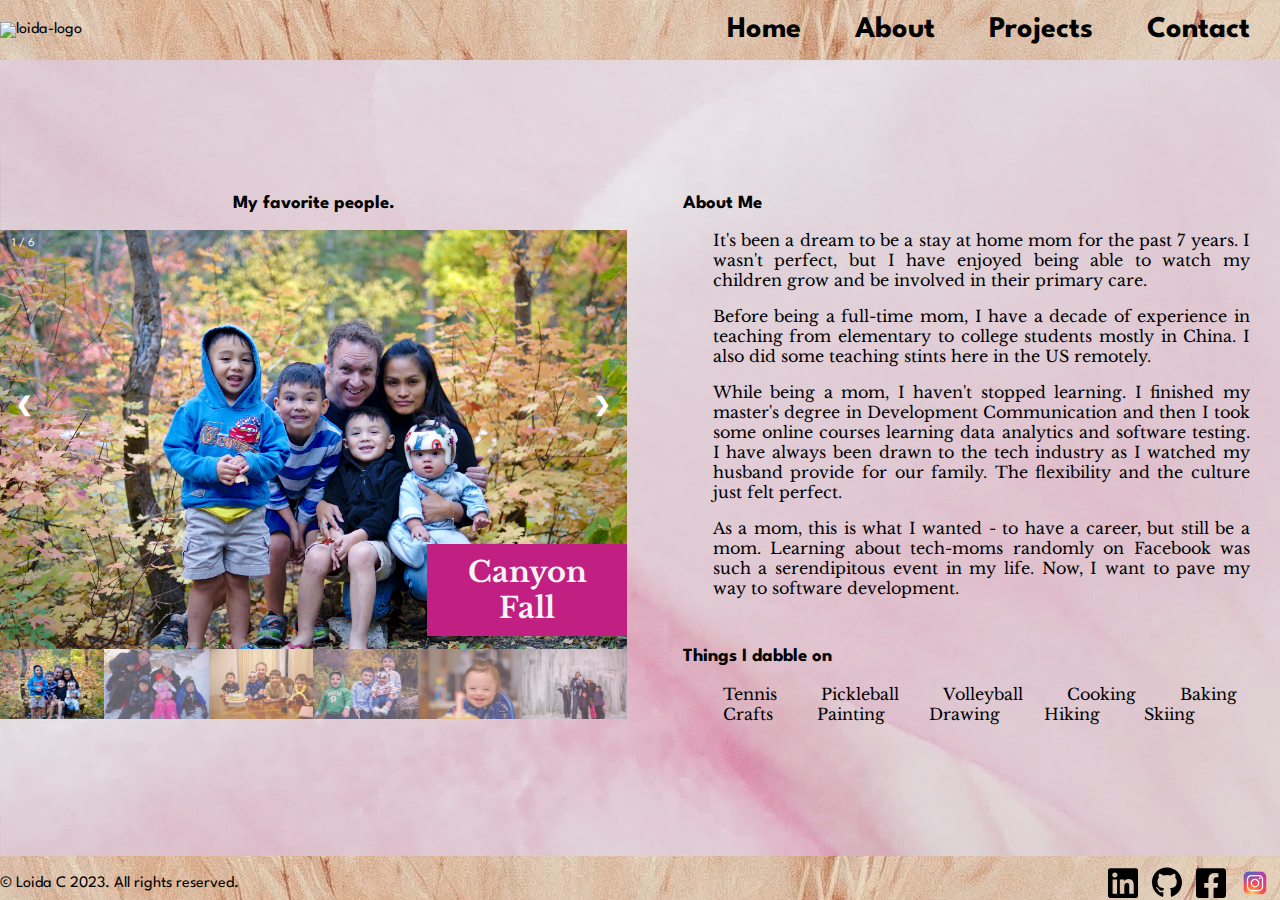
==== about.html @ 904540da "fixed caption box" ====
<!DOCTYPE html>
<html lang="en">
<head>
    <meta charset="UTF-8">
    <meta http-equiv="X-UA-Compatible" content="IE=edge">
    <meta name="viewport" content="width=device-width, initial-scale=1.0">
    <title>Personal Portfolio</title>
    <link rel="stylesheet" href="style.css">
    <link href="https://fonts.googleapis.com/css2?family=League+Spartan&display=swap" rel="stylesheet">
    <link href="https://fonts.googleapis.com/css2?family=League+Spartan&family=Libre+Baskerville&display=swap" rel="stylesheet">

</head>
<body>
    <!-- header will always be the same as index -->
    <header>

        <img src="assets.final project" alt="loida-logo">

        <nav>
            <ul>
                <li><a class="nav-head" href="index.html">Home</a></li>
                <li><a class="nav-head" href="about.html">About</a></li>
                <li><a class="nav-head" href="project.html">Projects</a></li>
                <li><a class="nav-head" href="contact.html">Contact</a></li>
            </ul>
        </nav>
    </header>
    <!-- Main content= intro blurb abt me mom, learning new stuff, pictures of family in 3 boxes, top bigger than two or do slideshow about me blurb on R-side top, resume below it-->
    <main class="about-main">
        <div class="l-side">
            <div>
                <h3 class="about-intro">
                    My favorite people.  
                </h3>
            </div>
            <!-- images with numbertext; need inline style= width: 100% -->
            <div class="fampix">
                <div class="picSlides">
                    <div class="numbertext">1 / 6</div>
                        <img class= "abt-img" src="assets/fam-fall.jpg" style="width: 100%">
                </div>
                <div class="picSlides">
                    <div class="numbertext">2 / 6</div>
                        <img class= "abt-img" src="assets/fam-winter.jpg" style="width: 100%">
                </div>
                <div class="picSlides">
                    <div class="numbertext">3 / 6</div>
                        <img class= "abt-img" src="assets/fam-boysq.jpg" style="width: 100%">
                </div>
                <div class="picSlides">
                    <div class="numbertext">4 / 6</div>
                        <img class= "abt-img" src="assets/fam-boys.jpg" style="width: 100%">
                </div>
                <div class="picSlides">
                    <div class="numbertext">5 / 6</div>
                        <img class= "abt-img" src="assets/fam-kellin.jpg" style="width: 100%">
                </div>
                <div class="picSlides">
                    <div class="numbertext">6 / 6</div>
                        <img class= "abt-img" src="assets/fam-castle.jpg" style="width: 100%">
                </div>
                <!-- next and previous buttons -->
                <a class="prev" onclick="plusSlides(-1)">&#10094;</a>
                <a class="next" onclick="plusSlides(1)">&#10095;</a>
                <!-- image text (tinanggal ko to change dto) -->
                <!-- <div class="caption-fampix">
                    <p id="caption"></p>
                </div> -->
                <!-- <div class="caption-display-bottomright caption-large caption-container caption-padding-16 caption-black">
                    Fall in AF Canyon
                </div> -->
                <div class="caption-display-bottomright caption-large caption-container caption-padding-16 caption-black">
                    <p id="caption"></p>
                </div>
                <!-- thumbnail images -->
                <div class="row">
                    <div class="column">
                        <img class="demo cursor" src="assets/fam-fall.jpg" style="width: 100%" onclick="currentSlide(1)" alt="Canyon Fall">
                    </div>
                    <div class="column">
                        <img class="demo cursor" src="assets/fam-winter.jpg" style="width: 100%" onclick="currentSlide(2)" alt="Sledding">
                    </div>
                    <div class="column">
                        <img class="demo cursor" src="assets/fam-boysq.jpg" style="width: 100%;" onclick="currentSlide(3)" alt="Love">
                    </div>
                    <div class="column">
                        <img class="demo cursor" src="assets/fam-boys.jpg" style="width: 100%;" onclick="currentSlide(4)" alt="Brothers">
                    </div>
                    <div class="column">
                        <img class="demo cursor" src="assets/fam-kellin.jpg" style="width: 100%;" onclick="currentSlide(5)" alt="First Birthday">
                    </div>
                    <div class="column">
                        <img class="demo cursor" src="assets/fam-castle.jpg" style="width: 100%;" onclick="currentSlide(6)" alt="Ice Castle">
                    </div>
                </div>
            </div>
        </div>
        <div class="r-side">
            <div class="resume">
                <h3 class="abt-me">About Me</h3>
                <p class="p-about">It's been a dream to be a stay at home mom for the past 7 years. I wasn't perfect, but I have enjoyed being able to watch my children grow and be involved in their primary care.</p> 
                <p class="p-about">Before being a full-time mom, I have a decade of experience in teaching from elementary to college students mostly in China. I also did some teaching stints here in the US remotely.</p> 
                <p class="p-about">While being a mom, I haven't stopped learning. I finished my master's degree in Development Communication and then I took some online courses learning data analytics and software testing. I have always been drawn to the tech industry as I watched my husband provide for our family. The flexibility and the culture just felt perfect.</p>
                <p class="p-about">As a mom, this is what I wanted - to have a career, but still be a mom. Learning about tech-moms randomly on Facebook was such a serendipitous event in my life. Now, I want to pave my way to software development.</p>
            </div>
            <div class="dabble"></div>
                <h3 class="dabble1">Things I dabble on</h3>
                <ul>
                    <li class="dabble-list">Tennis</li>
                    <li class="dabble-list">Pickleball</li>
                    <li class="dabble-list">Volleyball</li>
                    <li class="dabble-list">Cooking</li>
                    <li class="dabble-list">Baking</li>
                    <li class="dabble-list">Crafts</li>
                    <li class="dabble-list">Painting</li>
                    <li class="dabble-list">Drawing</li>
                    <li class="dabble-list">Hiking</li>
                    <li class="dabble-list">Skiing</li>
                </ul>
        </div>
    </main>
    <!-- Footer will be the same with every page -->
    <footer>
        <div class="copyright">
            &copy;  Loida C 2023. All rights reserved.
        </div>
        <div class="icons-socmed">
            <a href="https://www.linkedin.com/in/loida-christensen/">
                <!-- <i class="fa-brands fa-linkedin"></i> -->
                <img class="socmed" src="assets/linkedin.svg" alt="linkedin-logo">
            </a>
            <a href="https://github.com/loidac">
                <!-- <i class="fa-brands fa-github" = these things didn't work></i> -->
                <img class="socmed" src="assets/github.svg" alt="github-logo">
            </a>
            <a href="https://www.facebook.com/loidz.tc">
                <img class="socmed" src="assets/square-facebook.svg" alt="facebook-logo">
            </a>
            <a href="https://www.instagram.com/loidatc/">
                <img class="socmed" src="assets/icons8-instagram.svg" alt="instagram-logo">
            </a>
        </div>
    </footer>
    <script src="about.js"></script>
</body>
</html>
---- style.css ----
body {
    /* background-color: rgb(207, 156, 188); */
    background-image: url(assets/background-petals.jpg);
    font-family:'League Spartan', sans-serif;
    padding: 0;
    margin: 0;
    min-height: 100vh;
    display: flex;
    flex-direction: column;
    justify-content: space-between;
}

header {
    display: flex;
    flex-direction: row;
    align-items: center;
    justify-content: space-between;
    background-image: url(assets/background-feathers.jpg);
}

a {
    text-decoration: none;
    color: black;
}

.nav-head:hover {
    color: rgb(35, 199, 35);
}

ul {
    list-style-type: none;
}

.nav-head {
    font-size: 30px;
    font-weight: bold;
    margin: 20px;
    position: sticky;
}

li {
    display: inline-block;
    padding-right: 10px;
}

/* I need to fix this and the nav -changed*/
/* main {
    display: flex;
    flex-direction: row;
    align-items: center;
    background-color: #a8697a;
} */

#woman-img {
    /* width: 50%; */
    /* height: 90%; */
    display: block;
    max-width: 50%;
    /* max-height: 50%; */
    border-radius: 50%;
    /* min-height: 100vh; */
    /* object-fit: fill; */

}


aside {
    display: flex;
    flex-direction: row;
    align-items: center;
    background-image: url(assets/background-petals.jpg);
    /* background-color: #dfaad4; */
    min-height: 100vh;
    color: rgb(216, 37, 133);
}

.intro {
    padding: 0 100px 0 80px;
    display: flex;
    flex-direction: column;
    align-items: left;
}

h2 {
    font-size: 3em;
    padding-top: 20px;
    padding-left: 10px;
}

h1 {
    font-size: 4em;
    text-indent: 10px;
    padding-left: 90px;
    text-align-last: center;
    margin-top: 2px;
}

p {
    font-family: 'Libre Baskerville', serif;
    font-size: 1.8em;
    /* font-weight: bold; */
    padding-left: 60px;
    padding-right: 10px;
    margin-top: 10px;
    text-align: center
}

.comps {
    /* display: flex;
    flex-direction: row;
    padding: 5px 50px 2px 50px;
    margin-top: 10px; */
    margin-top: 100px;

}

.comps ul li a:hover {
    background-color: white;
}

.comps-link {
    color: rgb(193, 47, 115);
    font-size: 1.7em;
    font-weight: bolder; 
    margin-left: 70px;
    padding-top: 10px;
}

footer {
    background-image: url(assets/background-feathers.jpg);
    padding-top: 10px;
    display: flex;
    flex-direction: row;
    justify-content: space-between; 
}

a img{
    width: 30px;
}

.copyright {
    padding-top: 10px;
}

.socmed {
    margin-right: 10px;
}

/* responsive styling for index-html */

/* @media (max-width: 40px) {
    h1, h2, p { font-size: 10px;}
} */
/* @media (min-height: 50px) {
.intro {font-size: 10px; }
}

img {
    max-width: 100%;
    height: auto;
} */

/* about-html main styling */

.about-main {
    display: flex;
    flex-direction: row;
}

.about-intro {
    text-align: center;
}

.l-side {
    width: 50%;
    /* height: 80vh; */
}
.r-side {
    width: 50%;
    /* height: 100vh; */
    padding-left: 2%;
}

.p-about {
    font-size: 1em;
    text-align: justify;
    padding-right: 30px;
}

.resume {
    margin-bottom: 50px;
}
.abt-me {
    display: flex;
    /* flex-direction: column; */
    padding-left: 30px;
    
}

.dabble1 {
    display: flex;
    flex-direction: row;
    padding-left: 30px;
}

.dabble-list {
    font-family:'Libre Baskerville', serif ;
    padding-left: 30px;
}
/* .top{
    width: 33%;
}

.bottom-left {
    width: 33%;
}

.bottom-right {
    width: 33%;
} */

/* .fam-pix {
    position: relative;
    filter: drop-shadow(0 0 10px);
    perspective: 100px;
} */


/* contact-page styling*/

.c-input {
    margin: 20px;
    display: flex;
    flex-direction: column;
    align-items: flex-start;
}

/* .cust-info {
    display: flex;
    flex-direction: column;
    align-items: center;
    margin: 20px 0 10px 20px;
} */

.p-info {
    display: flex;
    flex-direction: column;
    margin: 20px 0 20px 20px;
}
.proj-box {

    width: 200px;
    height: 50px;
}

.sub-btn {
    display: flex;
    flex-direction: row;
    margin-left: 20px;
}

.cont-p {
    display: flex;
    flex-direction: column;
    font-size: smaller;
    font-family: 'Libre Baskerville', serif; 
    padding-bottom: 16em;
    text-align: left;
    padding-left: 20px;
}

.contact-form {
    font-family: 'Libre Baskerville', serif;
}

    /* About page carousel styling  */

.fampix {
    box-sizing: border-box;
    position: relative;
    /* display: flex;
    flex-direction: column;
    align-items: flex-start; */
    }
img {
    vertical-align: middle;
}
    /* Position the image container (needed to position the left and right arrows)- see above */
.picSlides {
    display: none;
}
/* add a pointer when hovering over the thumbnail images */
.cursor {
    cursor: pointer;
}

/* next and previous buttons */
.prev, .next {
    cursor: pointer;
    position: absolute;
    top: 40%;
    width: auto;
    padding: 16px;
    margin-top: -50px;
    color: white;
    font-weight: bold;
    font-size: 20px;
    border-radius: 0 3px 3px 0;
    user-select: none;
    -webkit-user-select: none;

}
/* position the "next button" to the right */
.next {
    right: 0;
    border-radius: 3px 0 0 3px;
}
/* On hover, add a black background color with a little bit see-through */
.prev:hover, .next:hover {
    background-color: rgba(0, 0, 0, 0.8);
}
/* Number text 1/3 etc */
.numbertext {
    color: #f2f2f2;
    font-size: 12px;
    padding: 8px 12px;
    position: absolute;
    top: 0;
}
/* container for image text-sinukatak ti new caption */
/* .caption-fampix {
    text-align: center;
    background-color: #010000;
    padding: 2px 16px;
    margin-bottom: -100;
    color: white;
    font-size: .5em;
} */

/* new caption */
#caption {
    padding: 0;
    margin: 10px;
}
.caption-display-bottomright {
    position: absolute;
    bottom: 83px;
    /* top: 420px; */
    right: 0;


}
.caption-large {
    /* font-size: 2em!important; */
    text-align: center;
}
.caption-container {
    /* padding: 0; */
    width: 200px;
}
.caption-padding-16 {
    padding-top: 0!important;
    padding-bottom: 0!important;
}
.caption-black {
    color:whitesmoke!important;
    background-color: rgb(194, 31, 131)!important;
    font-weight: bold;
}

h4 {
    /* height: 10px; */
}
/* .caption-container:before {
    content: "";
    display: table;
    clear: both;
}

.caption-container:after {
    content: "";
    display: table;
    clear: both;
} */



.row:after {
    content: "";
    display: table;
    clear: both;
}
/* 3 columns side by side */
.column {
    float: left;
    width: 16.66%;
}

/* Add transparency effect for thumbnail images */
.demo {
    opacity: 0.6;
    
}

.active, .demo:hover {
    opacity: 1;
}

/* project page styling */

.proj-main {
    display: flex;
    flex-direction: row;
    align-items: center;
}

.l-side-proj {
    width: 50%;
}

.r-side-proj {
    width: 50%;
}

.proj-intro {
    margin: 10px;
    padding-left: 30px;
    font-size: 1em;
}
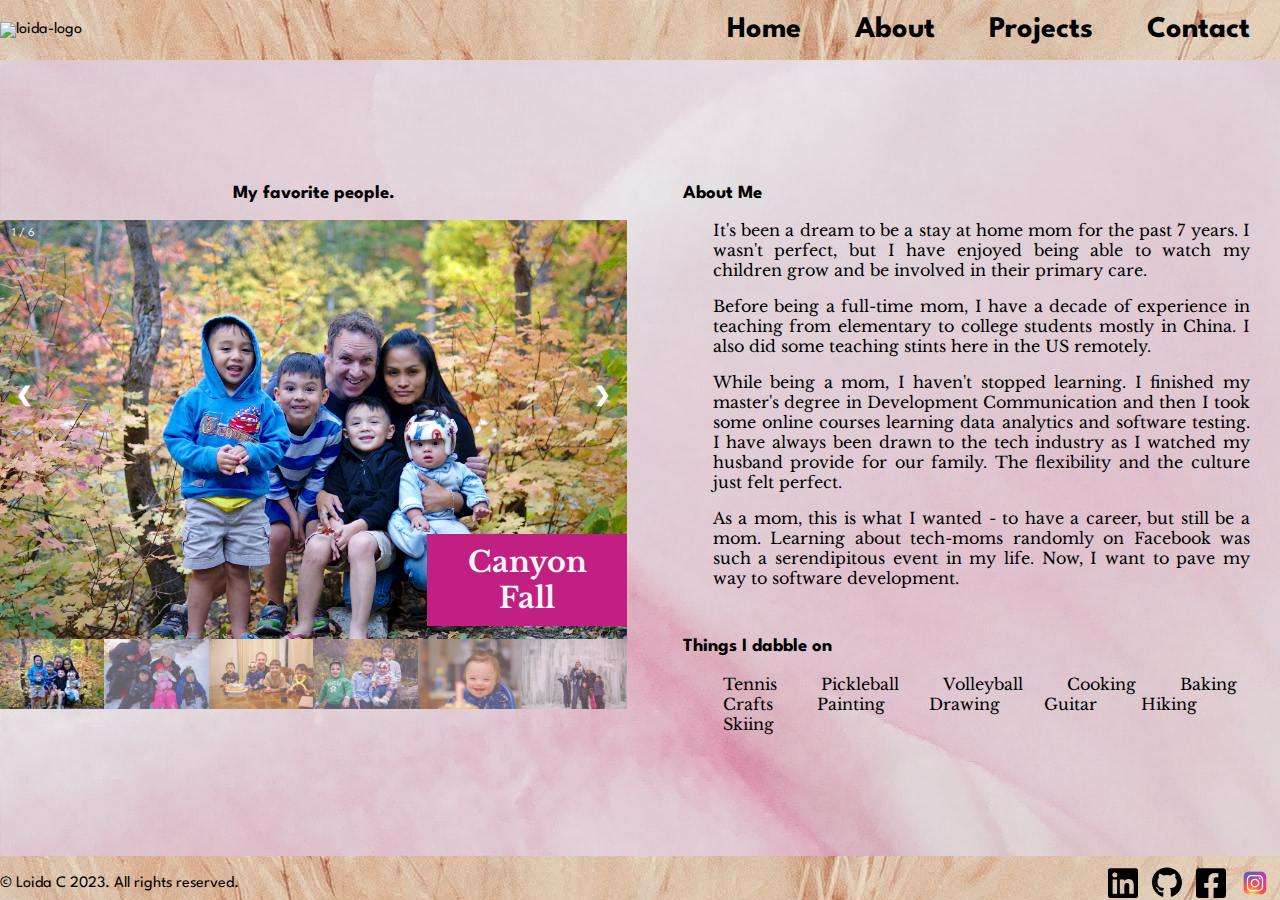
==== commit 9ba471ff: "added dabble list" ====
--- a/about.html
+++ b/about.html
@@ -72,7 +72,7 @@
                 <div class="caption-display-bottomright caption-large caption-container caption-padding-16 caption-black">
                     <p id="caption"></p>
                 </div>
-                <!-- thumbnail images -->
+                <!-- thumbnail images - I changed the p tag from h4 and it worked for my caption -->
                 <div class="row">
                     <div class="column">
                         <img class="demo cursor" src="assets/fam-fall.jpg" style="width: 100%" onclick="currentSlide(1)" alt="Canyon Fall">
@@ -114,6 +114,7 @@
                     <li class="dabble-list">Crafts</li>
                     <li class="dabble-list">Painting</li>
                     <li class="dabble-list">Drawing</li>
+                    <li class="dabble-list">Guitar</li>
                     <li class="dabble-list">Hiking</li>
                     <li class="dabble-list">Skiing</li>
                 </ul>
--- a/style.css
+++ b/style.css
@@ -24,7 +24,7 @@
 }
 
 .nav-head:hover {
-    color: rgb(35, 199, 35);
+    color: #FF4785;
 }
 
 ul {
@@ -368,9 +368,6 @@
     font-weight: bold;
 }
 
-h4 {
-    /* height: 10px; */
-}
 /* .caption-container:before {
     content: "";
     display: table;
@@ -426,4 +423,39 @@
     margin: 10px;
     padding-left: 30px;
     font-size: 1em;
-}+}
+
+/* contacts1 styling */
+/* Style inputs with type="text", select elements and textareas */
+input[type=text], select, textarea {
+    width: 100%; /* Full width */
+    padding: 12px; /* Some padding */ 
+    border: 1px solid #ccc; /* Gray border */
+    border-radius: 4px; /* Rounded borders */
+    box-sizing: border-box; /* Make sure that padding and width stays in place */
+    margin-top: 6px; /* Add a top margin */
+    margin-bottom: 16px; /* Bottom margin */
+    resize: vertical /* Allow the user to vertically resize the textarea (not horizontally) */
+  }
+  
+  /* Style the submit button with a specific background color etc */
+  input[type=submit] {
+    background-color: #04AA6D;
+    color: white;
+    padding: 12px 20px;
+    border: none;
+    border-radius: 4px;
+    cursor: pointer;
+  }
+  
+  /* When moving the mouse over the submit button, add a darker green color */
+  input[type=submit]:hover {
+    background-color: #45a049;
+  }
+  
+  /* Add a background color and some padding around the form */
+  .container {
+    border-radius: 5px;
+    background-color: #f2f2f2;
+    padding: 20px;
+  }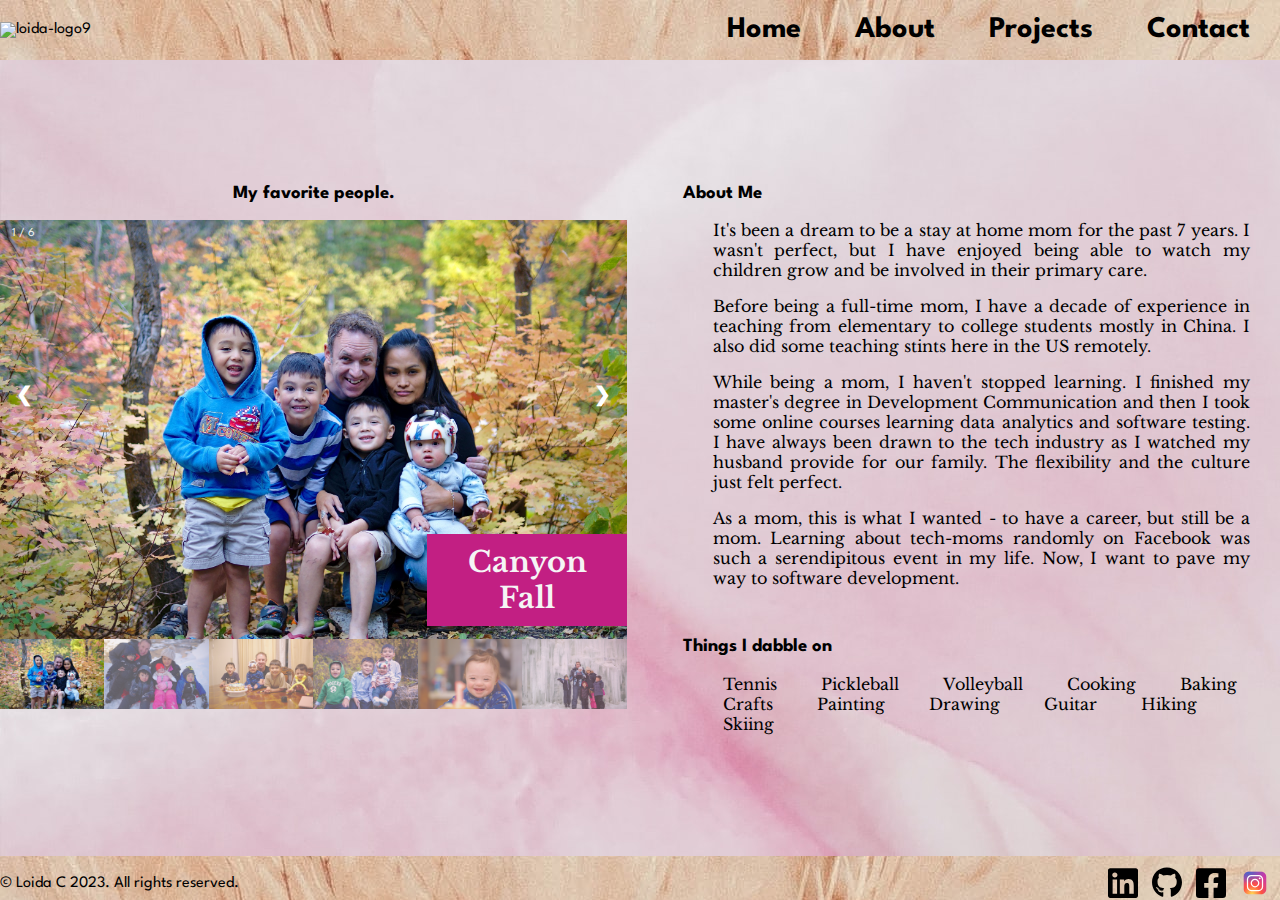
==== commit 044a690f: "+ logo-class:abt-logo" ====
--- a/about.html
+++ b/about.html
@@ -14,7 +14,7 @@
     <!-- header will always be the same as index -->
     <header>
 
-        <img src="assets.final project" alt="loida-logo">
+        <img class="abt-logo" src="assets/logo9.png" alt="loida-logo9">
 
         <nav>
             <ul>
--- a/style.css
+++ b/style.css
@@ -36,6 +36,11 @@
     font-weight: bold;
     margin: 20px;
     position: sticky;
+}
+
+.logo {
+    width: 5%;
+    border-radius: 50%;
 }
 
 li {
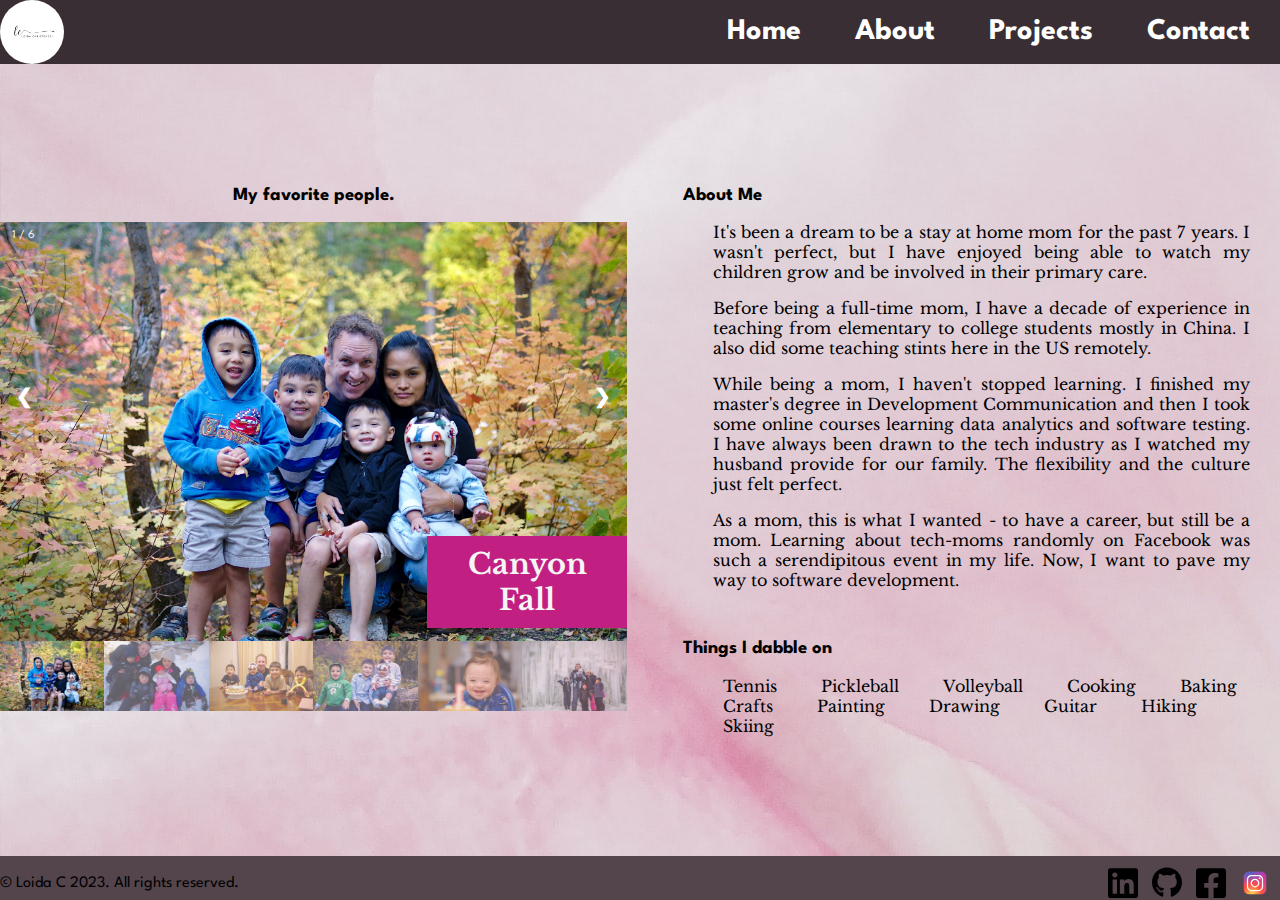
==== commit 09cbdaa5: "test2" ====
--- a/about.html
+++ b/about.html
@@ -11,7 +11,7 @@
 
 </head>
 <body>
-    <!-- header will always be the same as index -->
+    <!-- header will always be the same as index test-->
     <header>
 
         <img class="abt-logo" src="assets/logo9.png" alt="loida-logo9">
--- a/style.css
+++ b/style.css
@@ -8,6 +8,7 @@
     display: flex;
     flex-direction: column;
     justify-content: space-between;
+    /* test */
 }
 
 header {
@@ -15,12 +16,13 @@
     flex-direction: row;
     align-items: center;
     justify-content: space-between;
-    background-image: url(assets/background-feathers.jpg);
+    background-color: #382E33;
+    /* background-image: url(assets/background-feathers.jpg); */
 }
 
 a {
     text-decoration: none;
-    color: black;
+    color: white;
 }
 
 .nav-head:hover {
@@ -39,6 +41,18 @@
 }
 
 .logo {
+    width: 45px;
+    /* border-radius: 50%; */
+    padding: 10px 5px 10px 24px;
+  
+}
+
+.abt-logo {
+    width: 5%;
+    border-radius: 60%;
+}
+
+.logo10 {
     width: 5%;
     border-radius: 50%;
 }
@@ -132,11 +146,12 @@
 }
 
 footer {
-    background-image: url(assets/background-feathers.jpg);
+    /* background-image: url(assets/background-feathers.jpg); */
     padding-top: 10px;
     display: flex;
     flex-direction: row;
     justify-content: space-between; 
+    background-color: #54454D;
 }
 
 a img{
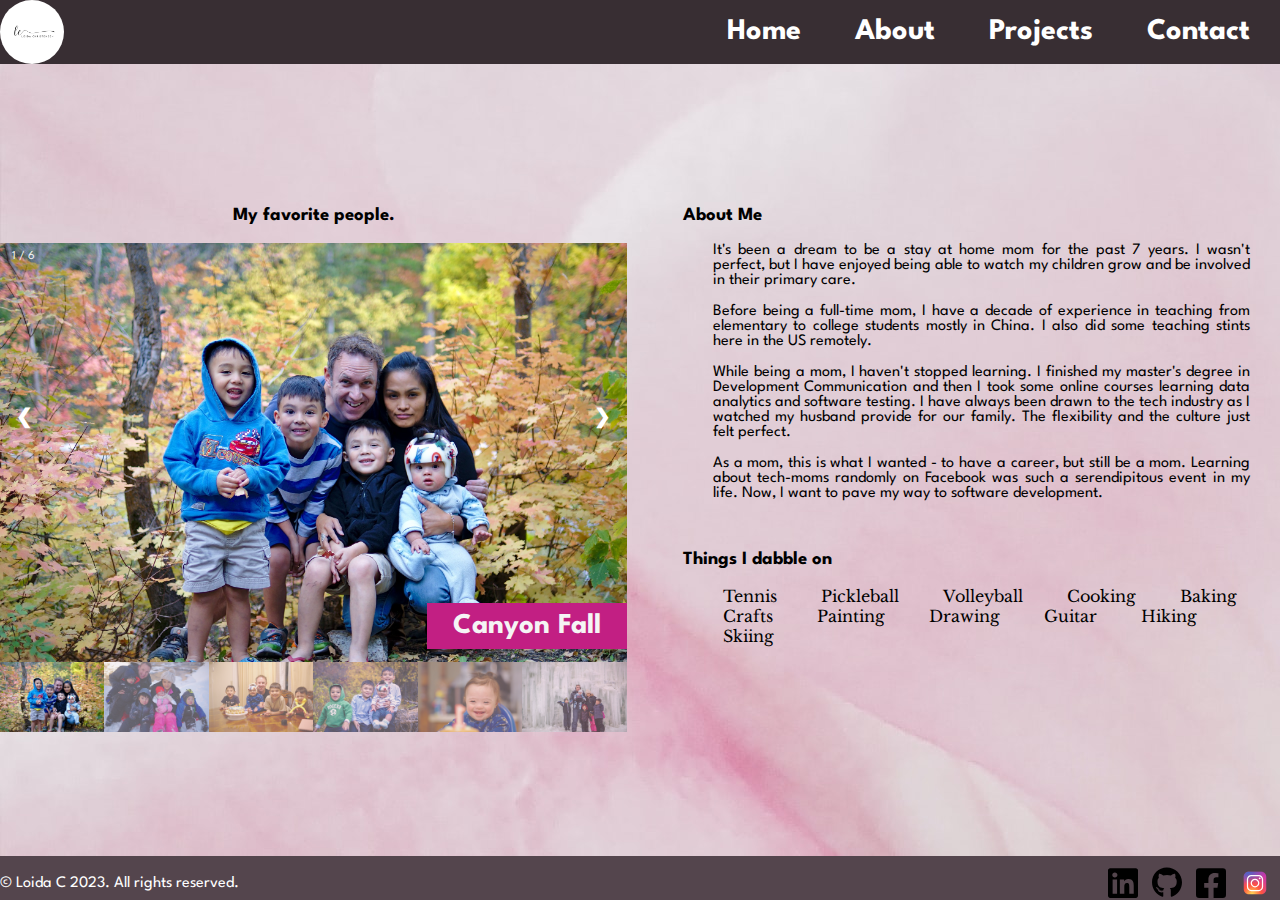
==== commit b30c6056: "duplicate but y not. replaced contact>contact1" ====
--- a/about.html
+++ b/about.html
@@ -21,7 +21,7 @@
                 <li><a class="nav-head" href="index.html">Home</a></li>
                 <li><a class="nav-head" href="about.html">About</a></li>
                 <li><a class="nav-head" href="project.html">Projects</a></li>
-                <li><a class="nav-head" href="contact.html">Contact</a></li>
+                <li><a class="nav-head" href="contact1.html">Contact</a></li>
             </ul>
         </nav>
     </header>
--- a/style.css
+++ b/style.css
@@ -8,7 +8,8 @@
     display: flex;
     flex-direction: column;
     justify-content: space-between;
-    /* test */
+    /* background-blend-mode: lighten;  */
+    /* background-color: hsla(0, 83%, 45%, 0.1); */
 }
 
 header {
@@ -87,10 +88,11 @@
     display: flex;
     flex-direction: row;
     align-items: center;
-    background-image: url(assets/background-petals.jpg);
+    /* background-image: url(assets/background-petals.jpg); */
     /* background-color: #dfaad4; */
     min-height: 100vh;
-    color: rgb(216, 37, 133);
+    /* color: rgb(216, 37, 133); */
+    color: #382E33;
 }
 
 .intro {
@@ -115,7 +117,7 @@
 }
 
 p {
-    font-family: 'Libre Baskerville', serif;
+    /* font-family: 'Libre Baskerville', serif; */
     font-size: 1.8em;
     /* font-weight: bold; */
     padding-left: 60px;
@@ -138,7 +140,7 @@
 }
 
 .comps-link {
-    color: rgb(193, 47, 115);
+    color: #382E33;
     font-size: 1.7em;
     font-weight: bolder; 
     margin-left: 70px;
@@ -160,6 +162,7 @@
 
 .copyright {
     padding-top: 10px;
+    color: white;
 }
 
 .socmed {
@@ -443,6 +446,7 @@
     margin: 10px;
     padding-left: 30px;
     font-size: 1em;
+    color: #382E33;
 }
 
 /* contacts1 styling */
@@ -460,7 +464,7 @@
   
   /* Style the submit button with a specific background color etc */
   input[type=submit] {
-    background-color: #04AA6D;
+    background-color: #382E33;
     color: white;
     padding: 12px 20px;
     border: none;
@@ -470,7 +474,7 @@
   
   /* When moving the mouse over the submit button, add a darker green color */
   input[type=submit]:hover {
-    background-color: #45a049;
+    background-color: #FF4785;
   }
   
   /* Add a background color and some padding around the form */
@@ -478,4 +482,17 @@
     border-radius: 5px;
     background-color: #f2f2f2;
     padding: 20px;
+  }
+
+  .new-contact-main {
+    display: flex;
+    flex-direction: row;
+  }
+
+  .main-contact-l {
+    width: 50%;
+  }
+
+  .main-contact-r {
+    width: 50%;
   }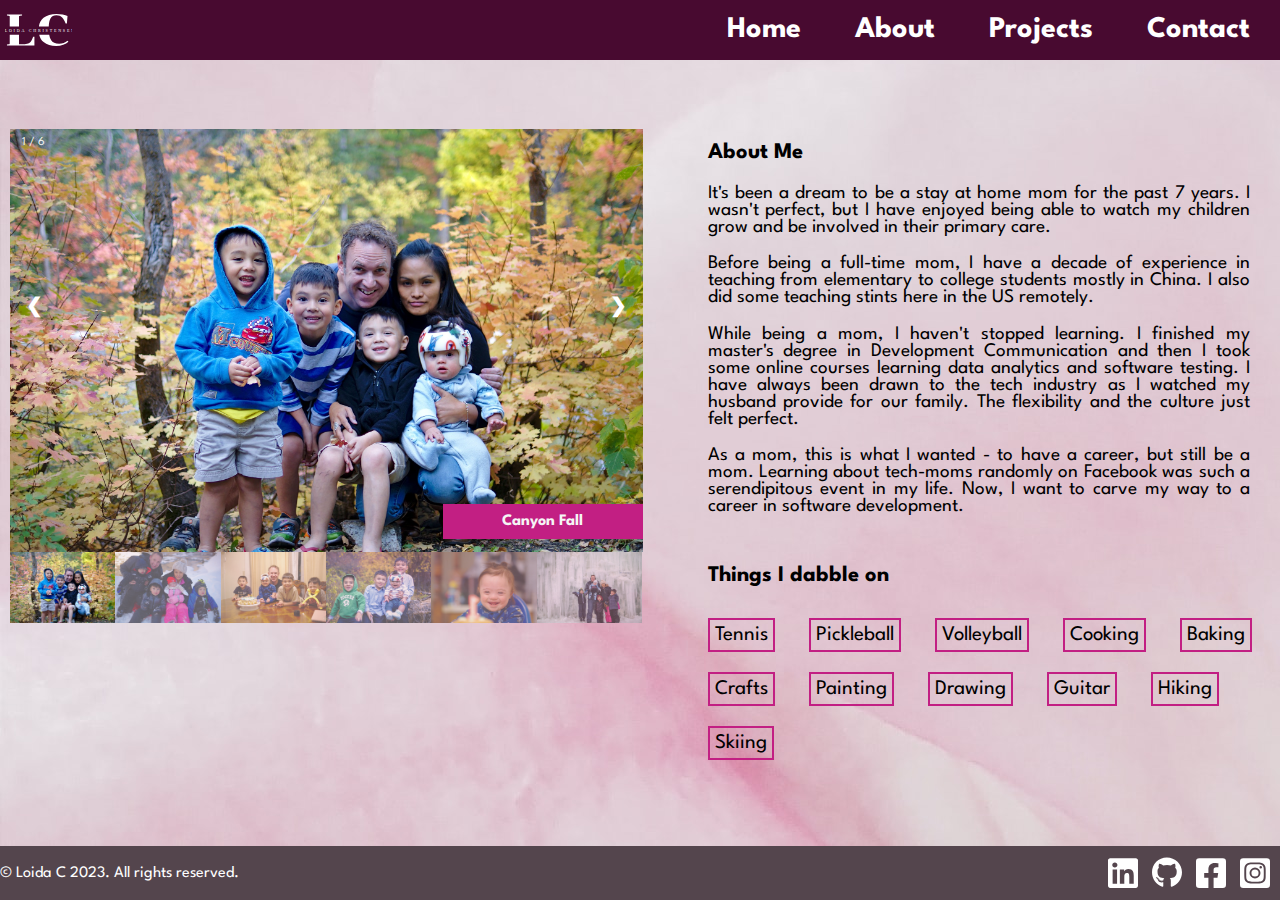
==== commit 60273a1b: "+ logo,updated icons,border;-items;padding" ====
--- a/about.html
+++ b/about.html
@@ -14,7 +14,7 @@
     <!-- header will always be the same as index test-->
     <header>
 
-        <img class="abt-logo" src="assets/logo9.png" alt="loida-logo9">
+        <a href="index.html"><img class="logo" src="assets/LClogo.svg" alt="loida-logo"></a>
 
         <nav>
             <ul>
@@ -28,11 +28,6 @@
     <!-- Main content= intro blurb abt me mom, learning new stuff, pictures of family in 3 boxes, top bigger than two or do slideshow about me blurb on R-side top, resume below it-->
     <main class="about-main">
         <div class="l-side">
-            <div>
-                <h3 class="about-intro">
-                    My favorite people.  
-                </h3>
-            </div>
             <!-- images with numbertext; need inline style= width: 100% -->
             <div class="fampix">
                 <div class="picSlides">
@@ -101,7 +96,7 @@
                 <p class="p-about">It's been a dream to be a stay at home mom for the past 7 years. I wasn't perfect, but I have enjoyed being able to watch my children grow and be involved in their primary care.</p> 
                 <p class="p-about">Before being a full-time mom, I have a decade of experience in teaching from elementary to college students mostly in China. I also did some teaching stints here in the US remotely.</p> 
                 <p class="p-about">While being a mom, I haven't stopped learning. I finished my master's degree in Development Communication and then I took some online courses learning data analytics and software testing. I have always been drawn to the tech industry as I watched my husband provide for our family. The flexibility and the culture just felt perfect.</p>
-                <p class="p-about">As a mom, this is what I wanted - to have a career, but still be a mom. Learning about tech-moms randomly on Facebook was such a serendipitous event in my life. Now, I want to pave my way to software development.</p>
+                <p class="p-about">As a mom, this is what I wanted - to have a career, but still be a mom. Learning about tech-moms randomly on Facebook was such a serendipitous event in my life. Now, I want to carve my way to a career in software development.</p>
             </div>
             <div class="dabble"></div>
                 <h3 class="dabble1">Things I dabble on</h3>
@@ -138,7 +133,7 @@
                 <img class="socmed" src="assets/square-facebook.svg" alt="facebook-logo">
             </a>
             <a href="https://www.instagram.com/loidatc/">
-                <img class="socmed" src="assets/icons8-instagram.svg" alt="instagram-logo">
+                <img class="socmed" src="assets/square-instagram.svg" alt="instagram-logo">
             </a>
         </div>
     </footer>
--- a/style.css
+++ b/style.css
@@ -17,7 +17,9 @@
     flex-direction: row;
     align-items: center;
     justify-content: space-between;
-    background-color: #382E33;
+    background-color: rgb(72, 10, 48);
+    /* background-color: #FF4785; */
+    /* background-color: #382E33; */
     /* background-image: url(assets/background-feathers.jpg); */
 }
 
@@ -27,7 +29,8 @@
 }
 
 .nav-head:hover {
-    color: #FF4785;
+    /* color: #FF4785; */
+    color: #382E33;
 }
 
 ul {
@@ -42,20 +45,8 @@
 }
 
 .logo {
-    width: 45px;
-    /* border-radius: 50%; */
-    padding: 10px 5px 10px 24px;
-  
-}
-
-.abt-logo {
-    width: 5%;
-    border-radius: 60%;
-}
-
-.logo10 {
-    width: 5%;
-    border-radius: 50%;
+    width: 15%;
+    padding: 5px;
 }
 
 li {
@@ -92,7 +83,8 @@
     /* background-color: #dfaad4; */
     min-height: 100vh;
     /* color: rgb(216, 37, 133); */
-    color: #382E33;
+    /* color: #382E33; */
+    color: rgb(72, 10, 48);
 }
 
 .intro {
@@ -118,12 +110,20 @@
 
 p {
     /* font-family: 'Libre Baskerville', serif; */
-    font-size: 1.8em;
-    /* font-weight: bold; */
+        /* font-weight: bold; */
+    /* font-size: 1.8em;
     padding-left: 60px;
     padding-right: 10px;
     margin-top: 10px;
-    text-align: center
+    text-align: center */
+}
+
+.p-index {
+    font-size: 1.8em;
+    padding-left: 30px;
+    font-size: 1.9em;
+    text-align: center;
+    
 }
 
 .comps {
@@ -136,7 +136,7 @@
 }
 
 .comps ul li a:hover {
-    background-color: white;
+    background-color: #FF4785;
 }
 
 .comps-link {
@@ -169,6 +169,9 @@
     margin-right: 10px;
 }
 
+.icons-socmed {
+    padding-bottom: 10px;
+}
 /* responsive styling for index-html */
 
 /* @media (max-width: 40px) {
@@ -190,24 +193,22 @@
     flex-direction: row;
 }
 
-.about-intro {
-    text-align: center;
-}
-
 .l-side {
     width: 50%;
+    padding: 10px 5px 10px 10px;
     /* height: 80vh; */
 }
 .r-side {
     width: 50%;
     /* height: 100vh; */
-    padding-left: 2%;
+    padding-left: 5px 5x 10px 5px;
 }
 
 .p-about {
-    font-size: 1em;
+    font-size: 1.2em;
     text-align: justify;
     padding-right: 30px;
+    padding-left: 60px;
 }
 
 .resume {
@@ -216,19 +217,26 @@
 .abt-me {
     display: flex;
     /* flex-direction: column; */
-    padding-left: 30px;
+    padding-left: 60px;
+    font-size: 1.4em;
     
 }
 
 .dabble1 {
     display: flex;
     flex-direction: row;
-    padding-left: 30px;
+    padding-left: 60px;
+    font-size: 1.4em;
 }
 
 .dabble-list {
-    font-family:'Libre Baskerville', serif ;
-    padding-left: 30px;
+    font-size: 1.3em;
+    padding: 5px!important;
+    border: rgb(194, 31, 131);
+    /* border: #FF4785; */
+    border-width: 2px;
+    border-style: solid;
+    margin: 10px 10px 10px 20px;
 }
 /* .top{
     width: 33%;
@@ -276,7 +284,7 @@
     height: 50px;
 }
 
-.sub-btn {
+/* .sub-btn {
     display: flex;
     flex-direction: row;
     margin-left: 20px;
@@ -294,7 +302,7 @@
 
 .contact-form {
     font-family: 'Libre Baskerville', serif;
-}
+} */
 
     /* About page carousel styling  */
 
@@ -367,8 +375,7 @@
 }
 .caption-display-bottomright {
     position: absolute;
-    bottom: 83px;
-    /* top: 420px; */
+    bottom: 84px;
     right: 0;
 
 
@@ -491,8 +498,11 @@
 
   .main-contact-l {
     width: 50%;
+    padding: 10px;
   }
 
   .main-contact-r {
     width: 50%;
+    padding: 20px;
+    font-size: 25px;
   }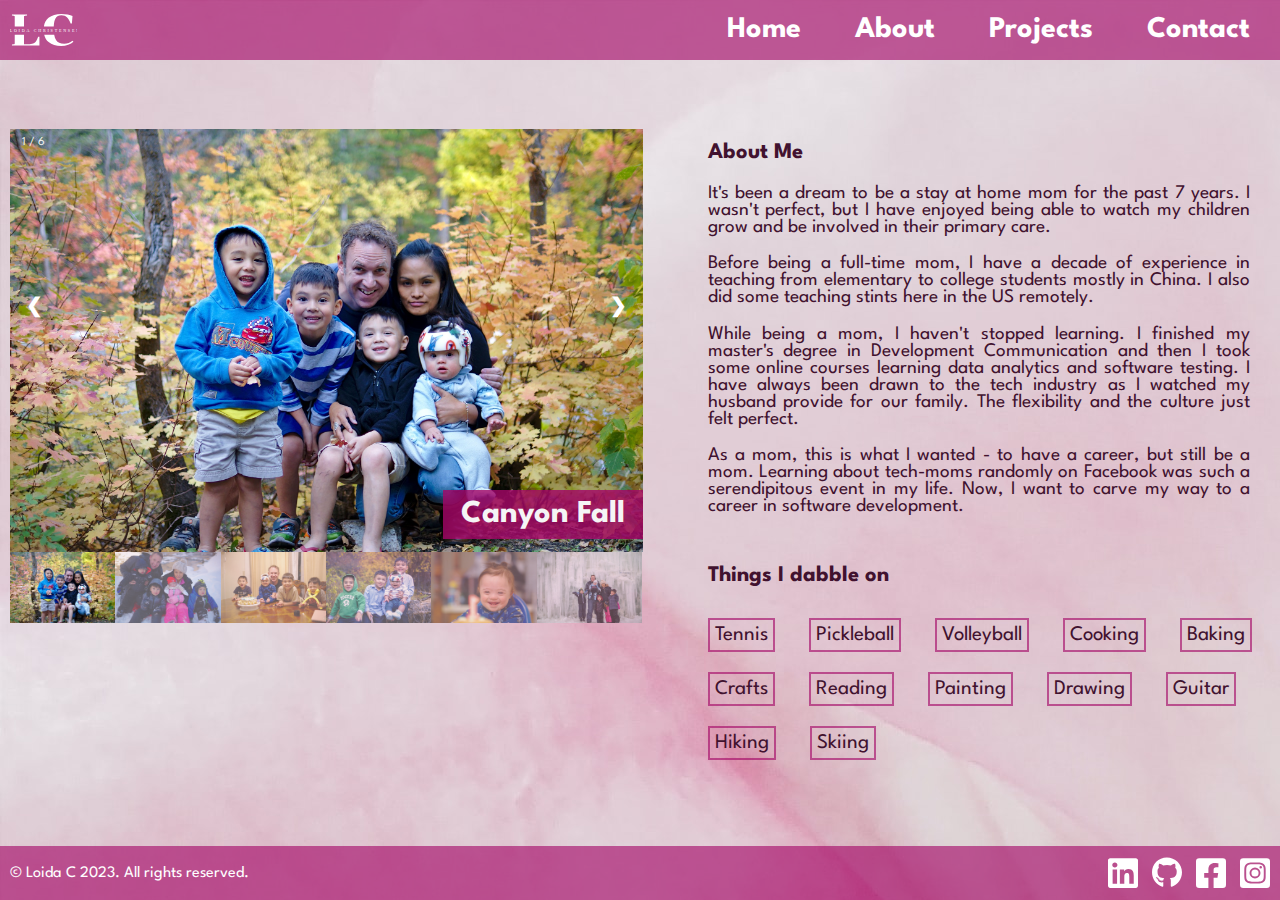
==== commit b1e27588: "+ reading in dabble" ====
--- a/about.html
+++ b/about.html
@@ -107,6 +107,7 @@
                     <li class="dabble-list">Cooking</li>
                     <li class="dabble-list">Baking</li>
                     <li class="dabble-list">Crafts</li>
+                    <li class="dabble-list">Reading</li>
                     <li class="dabble-list">Painting</li>
                     <li class="dabble-list">Drawing</li>
                     <li class="dabble-list">Guitar</li>
--- a/style.css
+++ b/style.css
@@ -17,7 +17,7 @@
     flex-direction: row;
     align-items: center;
     justify-content: space-between;
-    background-color: rgb(72, 10, 48);
+    background-color: rgba(163, 6, 102, 0.623);
     /* background-color: #FF4785; */
     /* background-color: #382E33; */
     /* background-image: url(assets/background-feathers.jpg); */
@@ -46,49 +46,46 @@
 
 .logo {
     width: 15%;
-    padding: 5px;
+    padding: 5px 0 5px 10px;
 }
 
 li {
     display: inline-block;
     padding-right: 10px;
 }
-
-/* I need to fix this and the nav -changed*/
-/* main {
-    display: flex;
-    flex-direction: row;
-    align-items: center;
-    background-color: #a8697a;
-} */
+.index-right {
+    width: 50%;
+    padding: 0 30px 0 20px;
+}
 
 #woman-img {
-    /* width: 50%; */
-    /* height: 90%; */
     display: block;
-    max-width: 50%;
+    width: 50%;
     /* max-height: 50%; */
     border-radius: 50%;
-    /* min-height: 100vh; */
-    /* object-fit: fill; */
-
-}
-
-
+    border: 5px solid rgba(163, 6, 102, 0.623)!important;
+
+}
+
+.text-index {
+    width: 50%;
+}
 aside {
     display: flex;
     flex-direction: row;
     align-items: center;
     /* background-image: url(assets/background-petals.jpg); */
     /* background-color: #dfaad4; */
-    min-height: 100vh;
+    /* min-height: 100vh; */
     /* color: rgb(216, 37, 133); */
     /* color: #382E33; */
-    color: rgb(72, 10, 48);
+    /* color: rgb(72, 10, 48); */
+    color: rgb(65, 18, 47);
+    font-weight: bold;
 }
 
 .intro {
-    padding: 0 100px 0 80px;
+    padding: 0 60px 0 50px;
     display: flex;
     flex-direction: column;
     align-items: left;
@@ -96,7 +93,7 @@
 
 h2 {
     font-size: 3em;
-    padding-top: 20px;
+    padding-top: 10px;
     padding-left: 10px;
 }
 
@@ -108,39 +105,27 @@
     margin-top: 2px;
 }
 
-p {
-    /* font-family: 'Libre Baskerville', serif; */
-        /* font-weight: bold; */
-    /* font-size: 1.8em;
-    padding-left: 60px;
-    padding-right: 10px;
-    margin-top: 10px;
-    text-align: center */
-}
-
 .p-index {
     font-size: 1.8em;
-    padding-left: 30px;
+    padding-left: 20px;
     font-size: 1.9em;
     text-align: center;
     
 }
 
 .comps {
-    /* display: flex;
-    flex-direction: row;
-    padding: 5px 50px 2px 50px;
-    margin-top: 10px; */
-    margin-top: 100px;
+    margin-top: 70px;
 
 }
 
 .comps ul li a:hover {
-    background-color: #FF4785;
+    background-color: rgba(163, 6, 103, 0.413);
+    /* background-color: #FF4785; */
 }
 
 .comps-link {
-    color: #382E33;
+    color: rgb(63, 17, 45);
+    /* color: #382E33; */
     font-size: 1.7em;
     font-weight: bolder; 
     margin-left: 70px;
@@ -153,7 +138,8 @@
     display: flex;
     flex-direction: row;
     justify-content: space-between; 
-    background-color: #54454D;
+    /* background-color: #54454D; */
+    background-color: rgba(163, 6, 102, 0.623);
 }
 
 a img{
@@ -161,7 +147,7 @@
 }
 
 .copyright {
-    padding-top: 10px;
+    padding: 10px 0 0 10px;
     color: white;
 }
 
@@ -172,19 +158,6 @@
 .icons-socmed {
     padding-bottom: 10px;
 }
-/* responsive styling for index-html */
-
-/* @media (max-width: 40px) {
-    h1, h2, p { font-size: 10px;}
-} */
-/* @media (min-height: 50px) {
-.intro {font-size: 10px; }
-}
-
-img {
-    max-width: 100%;
-    height: auto;
-} */
 
 /* about-html main styling */
 
@@ -202,6 +175,8 @@
     width: 50%;
     /* height: 100vh; */
     padding-left: 5px 5x 10px 5px;
+    color: rgb(65, 18, 47);
+    
 }
 
 .p-about {
@@ -232,86 +207,18 @@
 .dabble-list {
     font-size: 1.3em;
     padding: 5px!important;
-    border: rgb(194, 31, 131);
+    border: rgba(163, 6, 102, 0.623);
+    /* border: rgb(194, 31, 131); */
     /* border: #FF4785; */
     border-width: 2px;
     border-style: solid;
     margin: 10px 10px 10px 20px;
 }
-/* .top{
-    width: 33%;
-}
-
-.bottom-left {
-    width: 33%;
-}
-
-.bottom-right {
-    width: 33%;
-} */
-
-/* .fam-pix {
-    position: relative;
-    filter: drop-shadow(0 0 10px);
-    perspective: 100px;
-} */
-
-
-/* contact-page styling*/
-
-.c-input {
-    margin: 20px;
-    display: flex;
-    flex-direction: column;
-    align-items: flex-start;
-}
-
-/* .cust-info {
-    display: flex;
-    flex-direction: column;
-    align-items: center;
-    margin: 20px 0 10px 20px;
-} */
-
-.p-info {
-    display: flex;
-    flex-direction: column;
-    margin: 20px 0 20px 20px;
-}
-.proj-box {
-
-    width: 200px;
-    height: 50px;
-}
-
-/* .sub-btn {
-    display: flex;
-    flex-direction: row;
-    margin-left: 20px;
-}
-
-.cont-p {
-    display: flex;
-    flex-direction: column;
-    font-size: smaller;
-    font-family: 'Libre Baskerville', serif; 
-    padding-bottom: 16em;
-    text-align: left;
-    padding-left: 20px;
-}
-
-.contact-form {
-    font-family: 'Libre Baskerville', serif;
-} */
-
     /* About page carousel styling  */
 
 .fampix {
     box-sizing: border-box;
     position: relative;
-    /* display: flex;
-    flex-direction: column;
-    align-items: flex-start; */
     }
 img {
     vertical-align: middle;
@@ -348,7 +255,8 @@
 }
 /* On hover, add a black background color with a little bit see-through */
 .prev:hover, .next:hover {
-    background-color: rgba(0, 0, 0, 0.8);
+    /* background-color: rgba(0, 0, 0, 0.8); */
+    background-color: rgba(163, 6, 102, 0.623);
 }
 /* Number text 1/3 etc */
 .numbertext {
@@ -358,15 +266,6 @@
     position: absolute;
     top: 0;
 }
-/* container for image text-sinukatak ti new caption */
-/* .caption-fampix {
-    text-align: center;
-    background-color: #010000;
-    padding: 2px 16px;
-    margin-bottom: -100;
-    color: white;
-    font-size: .5em;
-} */
 
 /* new caption */
 #caption {
@@ -393,23 +292,12 @@
     padding-bottom: 0!important;
 }
 .caption-black {
+    font-size: 2em;
     color:whitesmoke!important;
-    background-color: rgb(194, 31, 131)!important;
-    font-weight: bold;
-}
-
-/* .caption-container:before {
-    content: "";
-    display: table;
-    clear: both;
-}
-
-.caption-container:after {
-    content: "";
-    display: table;
-    clear: both;
-} */
-
+    background-color: rgba(163, 6, 103, 0.817);
+    /* background-color: rgb(194, 31, 131)!important; */
+    font-weight: bold;
+}
 
 
 .row:after {
@@ -453,7 +341,7 @@
     margin: 10px;
     padding-left: 30px;
     font-size: 1em;
-    color: #382E33;
+    color: rgb(65, 18, 47);
 }
 
 /* contacts1 styling */
@@ -471,17 +359,18 @@
   
   /* Style the submit button with a specific background color etc */
   input[type=submit] {
-    background-color: #382E33;
+    background-color: rgb(65, 18, 47);
     color: white;
+    font-weight: bold;
     padding: 12px 20px;
     border: none;
     border-radius: 4px;
     cursor: pointer;
   }
-  
   /* When moving the mouse over the submit button, add a darker green color */
   input[type=submit]:hover {
-    background-color: #FF4785;
+    background-color: rgba(163, 6, 102, 0.623);
+    /* background-color: #FF4785; */
   }
   
   /* Add a background color and some padding around the form */
@@ -503,6 +392,6 @@
 
   .main-contact-r {
     width: 50%;
-    padding: 20px;
+    padding: 60px 20px;
     font-size: 25px;
   }